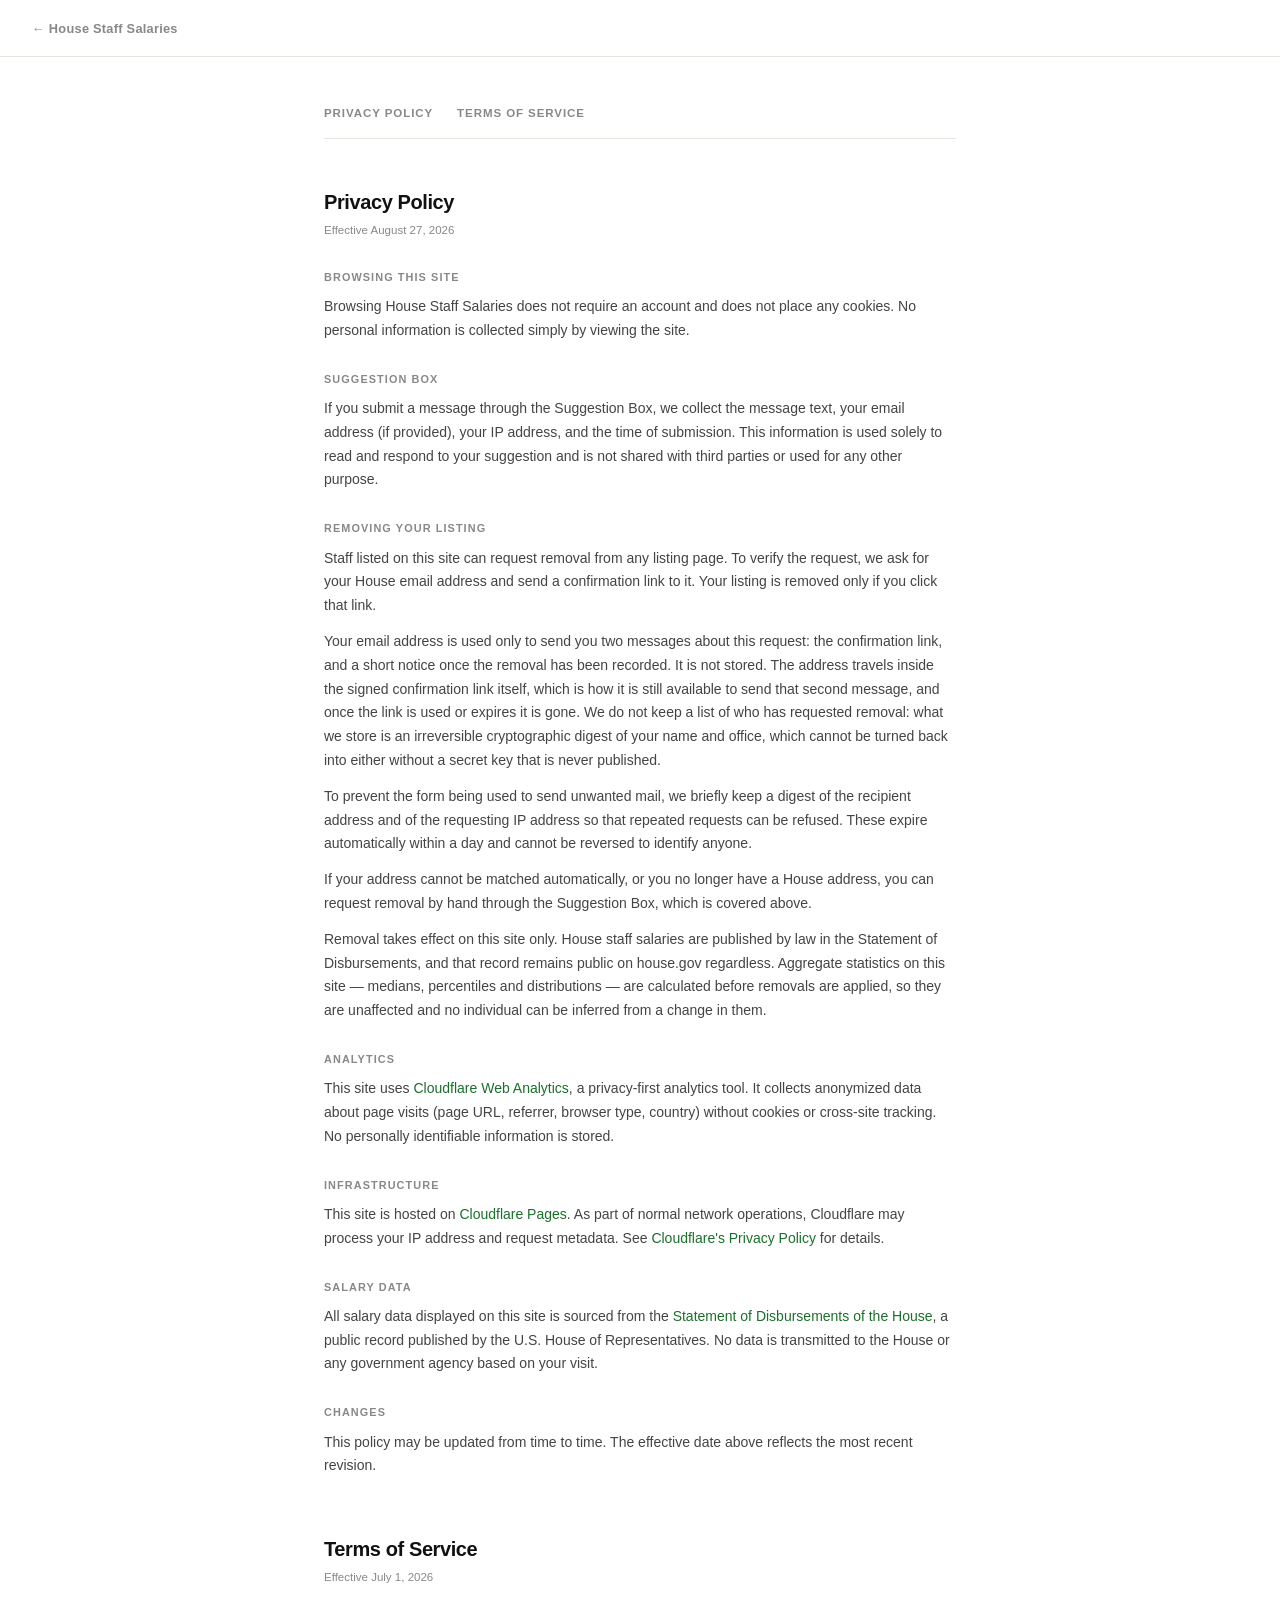
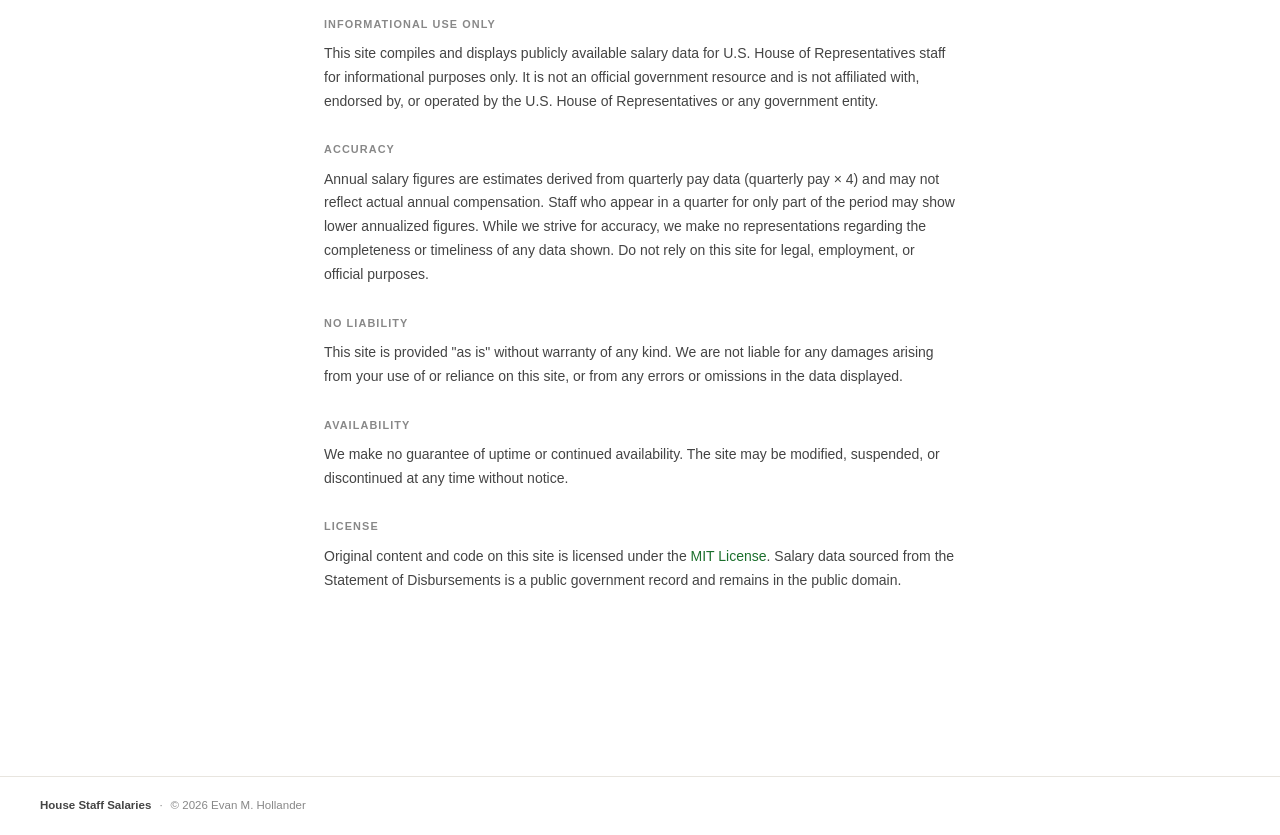
==== legal.html @ 0d1b2c08 "Correct the privacy policy: the opt-out sends two emails, not one The policy said the address is "us" ====
<!DOCTYPE html>
<html lang="en">
<head>
  <meta charset="UTF-8" />
  <meta name="viewport" content="width=device-width, initial-scale=1.0" />
  <title>Legal — House Staff Salaries</title>
  <meta name="robots" content="noindex" />
  <link rel="icon" href="favicon.ico" sizes="any" />
  <link rel="icon" type="image/svg+xml" href="favicon.svg" />
  <link rel="apple-touch-icon" href="favicon.png" />
  <link rel="stylesheet" href="styles.css?v=20260827c" />
  <style>
    .legal-header {
      border-bottom: 1px solid var(--line);
      padding: 16px 32px;
    }
    .legal-header a {
      font-size: .8rem; font-weight: 600; color: var(--ink3);
      text-decoration: none; letter-spacing: .02em;
    }
    .legal-header a:hover { color: var(--ink); }
    .legal-content {
      max-width: 680px;
      margin: 48px auto;
      padding: 0 24px 80px;
    }
    .legal-nav {
      display: flex; gap: 24px;
      margin-bottom: 48px;
      border-bottom: 1px solid var(--line);
      padding-bottom: 16px;
    }
    .legal-nav a {
      font-size: .72rem; font-weight: 700; color: var(--ink3);
      text-decoration: none; letter-spacing: .08em; text-transform: uppercase;
    }
    .legal-nav a:hover { color: var(--ink); }
    .legal-section { margin-bottom: 56px; }
    .legal-section h1 {
      font-size: 1.25rem; font-weight: 800; color: var(--ink);
      margin-bottom: 4px; letter-spacing: -.02em;
    }
    .legal-section .effective {
      font-size: .72rem; color: var(--ink3); margin-bottom: 28px;
    }
    .legal-section h2 {
      font-size: .68rem; font-weight: 700; color: var(--ink3);
      text-transform: uppercase; letter-spacing: .1em;
      margin: 28px 0 10px;
    }
    .legal-section p {
      font-size: .875rem; color: var(--ink2); line-height: 1.7;
      margin-bottom: 12px;
    }
    .legal-section a { color: var(--accent); text-decoration: none; }
    .legal-section a:hover { text-decoration: underline; }
  </style>
</head>
<body>

<header class="legal-header">
  <a href="/">&larr; House Staff Salaries</a>
</header>

<div class="legal-content">
  <nav class="legal-nav">
    <a href="#privacy">Privacy Policy</a>
    <a href="#terms">Terms of Service</a>
  </nav>

  <!-- Privacy Policy -->
  <section class="legal-section" id="privacy">
    <h1>Privacy Policy</h1>
    <p class="effective">Effective August 27, 2026</p>

    <h2>Browsing this site</h2>
    <p>Browsing House Staff Salaries does not require an account and does not place any cookies. No personal information is collected simply by viewing the site.</p>

    <h2>Suggestion box</h2>
    <p>If you submit a message through the Suggestion Box, we collect the message text, your email address (if provided), your IP address, and the time of submission. This information is used solely to read and respond to your suggestion and is not shared with third parties or used for any other purpose.</p>

    <h2>Removing your listing</h2>
    <p>Staff listed on this site can request removal from any listing page. To verify the request, we ask for your House email address and send a confirmation link to it. Your listing is removed only if you click that link.</p>
    <p>Your email address is used only to send you two messages about this request: the confirmation link, and a short notice once the removal has been recorded. It is not stored. The address travels inside the signed confirmation link itself, which is how it is still available to send that second message, and once the link is used or expires it is gone. We do not keep a list of who has requested removal: what we store is an irreversible cryptographic digest of your name and office, which cannot be turned back into either without a secret key that is never published.</p>
    <p>To prevent the form being used to send unwanted mail, we briefly keep a digest of the recipient address and of the requesting IP address so that repeated requests can be refused. These expire automatically within a day and cannot be reversed to identify anyone.</p>
    <p>If your address cannot be matched automatically, or you no longer have a House address, you can request removal by hand through the Suggestion Box, which is covered above.</p>
    <p>Removal takes effect on this site only. House staff salaries are published by law in the Statement of Disbursements, and that record remains public on house.gov regardless. Aggregate statistics on this site — medians, percentiles and distributions — are calculated before removals are applied, so they are unaffected and no individual can be inferred from a change in them.</p>

    <h2>Analytics</h2>
    <p>This site uses <a href="https://www.cloudflare.com/web-analytics/" target="_blank" rel="noopener">Cloudflare Web Analytics</a>, a privacy-first analytics tool. It collects anonymized data about page visits (page URL, referrer, browser type, country) without cookies or cross-site tracking. No personally identifiable information is stored.</p>

    <h2>Infrastructure</h2>
    <p>This site is hosted on <a href="https://www.cloudflare.com" target="_blank" rel="noopener">Cloudflare Pages</a>. As part of normal network operations, Cloudflare may process your IP address and request metadata. See <a href="https://www.cloudflare.com/privacypolicy/" target="_blank" rel="noopener">Cloudflare's Privacy Policy</a> for details.</p>

    <h2>Salary data</h2>
    <p>All salary data displayed on this site is sourced from the <a href="https://www.house.gov/the-house-explained/open-government/statement-of-disbursements" target="_blank" rel="noopener">Statement of Disbursements of the House</a>, a public record published by the U.S. House of Representatives. No data is transmitted to the House or any government agency based on your visit.</p>

    <h2>Changes</h2>
    <p>This policy may be updated from time to time. The effective date above reflects the most recent revision.</p>
  </section>

  <!-- Terms of Service -->
  <section class="legal-section" id="terms">
    <h1>Terms of Service</h1>
    <p class="effective">Effective July 1, 2026</p>

    <h2>Informational use only</h2>
    <p>This site compiles and displays publicly available salary data for U.S. House of Representatives staff for informational purposes only. It is not an official government resource and is not affiliated with, endorsed by, or operated by the U.S. House of Representatives or any government entity.</p>

    <h2>Accuracy</h2>
    <p>Annual salary figures are estimates derived from quarterly pay data (quarterly pay × 4) and may not reflect actual annual compensation. Staff who appear in a quarter for only part of the period may show lower annualized figures. While we strive for accuracy, we make no representations regarding the completeness or timeliness of any data shown. Do not rely on this site for legal, employment, or official purposes.</p>

    <h2>No liability</h2>
    <p>This site is provided "as is" without warranty of any kind. We are not liable for any damages arising from your use of or reliance on this site, or from any errors or omissions in the data displayed.</p>

    <h2>Availability</h2>
    <p>We make no guarantee of uptime or continued availability. The site may be modified, suspended, or discontinued at any time without notice.</p>

    <h2>License</h2>
    <p>Original content and code on this site is licensed under the <a href="https://opensource.org/licenses/MIT" target="_blank" rel="noopener license">MIT License</a>. Salary data sourced from the Statement of Disbursements is a public government record and remains in the public domain.</p>
  </section>
</div>

<footer class="site-footer">
  <div class="site-footer-primary">
    <span class="site-footer-brand">House Staff Salaries</span>
    <span class="site-footer-sep">&middot;</span>
    <span class="site-footer-copy">&copy; <span id="footer-year"></span> Evan M. Hollander</span>
  </div>
</footer>
<script>document.getElementById('footer-year').textContent = new Date().getFullYear();</script>

</body>
</html>
---- styles.css ----
@font-face {
  font-family: "Inter";
  src: url('https://cdn.evanhollander.org/fonts/InterVariableVF.woff2') format('woff2-variations'),
       url('https://cdn.evanhollander.org/fonts/InterVariableVF.woff2') format('woff2');
  font-weight: 100 900;
  font-style: normal;
  font-display: swap;
}

*, *::before, *::after { box-sizing: border-box; margin: 0; padding: 0; }
button, input, select, textarea { font-family: inherit; font-size: inherit; }

:root {
  --bg:     #ffffff;
  --bg2:    #f7f6f3;
  --bg3:    #eeece8;
  --line:   #e8e5df;
  --ink:    #111111;
  --ink2:   #444444;
  --ink3:   #888888;
  --accent: #1b6f2c;      /* green — nonpartisan, reads as money */
  --accent2: #e8f3e9;
  --text:   #111111;
}

html { font-size: 16px; }
body {
  font-family: "Inter", -apple-system, BlinkMacSystemFont, sans-serif;
  background: var(--bg);
  color: var(--text);
  line-height: 1.5;
  font-variant-numeric: tabular-nums;
}

/* ── Loading screen ── */
.loading-screen {
  position: fixed; inset: 0;
  display: flex; flex-direction: column; align-items: center; justify-content: center;
  background: var(--bg); gap: 24px;
}
.loading-wordmark {
  font-size: .75rem; font-weight: 700; letter-spacing: .12em; text-transform: uppercase;
  color: var(--ink3);
}
.loading-bar {
  width: 120px; height: 2px; background: var(--line); border-radius: 2px; overflow: hidden;
}
.loading-fill {
  height: 100%; width: 40%; background: var(--accent); border-radius: 2px;
  animation: loadSlide 1s ease-in-out infinite;
}
@keyframes loadSlide {
  0%   { transform: translateX(-100%); }
  100% { transform: translateX(350%); }
}

/* ── Quarter nav ── */
.quarter-nav { position: relative; display: flex; align-items: center; gap: 6px; }
.qnav-btn {
  background: none; border: none; padding: 0 2px; cursor: pointer;
  font-size: 1.4em; line-height: 1; color: var(--ink2);
  transition: color .12s;
}
.qnav-btn:hover:not(:disabled) { color: var(--accent); }
.qnav-btn:disabled { color: var(--line); cursor: default; }
/* Pin prev out of flow to the left; give the quarter text a fixed width so
   next sits at a stable position regardless of which month names are showing
   (otherwise it could shift out from under a click mid-interaction). */
#qnav-prev { position: absolute; right: 100%; margin-right: 0; }
#stat-quarter { display: inline-block; width: 9.5ch; }
#qnav-next { margin-left: 8px; }
.quarter-text-sep { padding: 0 .15em; }


/* ── Hero ── */
.hero {
  padding: 28px 40px 0;
  border-bottom: 1px solid var(--line);
}
.hero-title {
  font-size: clamp(1.6rem, 3vw, 2.2rem);
  font-weight: 800;
  letter-spacing: -.03em;
  color: var(--ink);
  margin-bottom: 12px;
}
.hero-title span { color: var(--accent); }

/* Logo mark: logo-mark.svg is favicon.svg with its viewBox extended way
   down (0 0 210 400 instead of 0 0 210 210) so the image itself contains
   more "$" than we ever show at rest — a hidden reservoir below the final
   crop line. The image is sized taller than its container (which clips
   the overflow), so at rest we only see the top portion; the container
   is the fixed "window" and a tiny top margin on the image is reserved as
   overshoot headroom, not part of the artwork.
   On load the image slides up from fully below the window (like a card
   emerging from a slit in a sheet of paper). The bounce overshoots
   upward past its resting spot, which pulls MORE of the reservoir into
   view at the bottom of the window for a moment, then settles back down
   to the final (smaller) crop — never touching the top margin enough to
   clip the statue.
   Kept inline (not flex) so "House Staff Salaries" still wraps normally
   as text on narrow screens instead of breaking apart into flex items. */
.logo-mark {
  display: inline-block;
  width: 1.3em;
  height: 1.85em;
  overflow: hidden;
  position: relative;
  vertical-align: -0.4em;
  margin-right: .35em;
}
.logo-mark-img {
  position: absolute;
  width: 1.34em;
  height: 2.476em;
  left: -0.02em;
  top: 0.12em;
  animation: logoRevealUp 620ms linear 150ms both;
}
/* Every keyframe carries its own timing-function (the curve for the
   segment FROM that keyframe TO the next). A single shared easing
   applied to the whole animation makes each leg of the bounce move at
   the same rhythm, which is what reads as a cheap slide-in — real
   springs snap up fast then decay through shrinking, slowing wobbles. */
@keyframes logoRevealUp {
  0%   { transform: translateY(2.2em); animation-timing-function: cubic-bezier(.16, 1, .3, 1); }
  58%  { transform: translateY(-0.1em); animation-timing-function: cubic-bezier(.4, 0, .6, 1); }
  76%  { transform: translateY(0.035em); animation-timing-function: cubic-bezier(.4, 0, .6, 1); }
  90%  { transform: translateY(-0.012em); animation-timing-function: cubic-bezier(.4, 0, .6, 1); }
  100% { transform: translateY(0); }
}
@media (prefers-reduced-motion: reduce) {
  .logo-mark-img { animation: none; transform: translateY(0); }
}
.hero-stats {
  display: grid;
  grid-template-columns: repeat(4, 1fr);
  border-top: 1px solid var(--line);
}
.hero-stat {
  padding: 18px 24px 18px 0;
}
.hero-stat-num {
  font-size: 1.65rem;
  font-weight: 800;
  letter-spacing: -.03em;
  color: var(--ink);
  line-height: 1.85rem;
  height: 1.85rem;
  margin-bottom: 5px;
  white-space: nowrap;
}
.hero-stat-num .prefix { font-size: .7em; margin-right: 0.5px; letter-spacing: 0; }
.hero-stat-label { font-size: .65rem; font-weight: 700; text-transform: uppercase; letter-spacing: .09em; color: var(--ink3); }
.hero-stat-sub { font-size: .65rem; color: var(--ink3); margin-top: 2px; }

/* ── Layout ── */
.body-grid {
  display: grid;
  grid-template-columns: 380px 1fr;
  min-height: calc(100vh - 300px);
}
.body-grid > * { min-width: 0; }

/* ── Left: lookup ── */
.lookup {
  padding: 40px 36px;
  border-right: 1px solid var(--line);
  display: flex;
  flex-direction: column;
  gap: 28px;
}
.lookup-heading {
  font-size: 1.05rem;
  font-weight: 700;
  color: var(--ink);
  margin-bottom: 12px;
}
.pos-input-wrap { position: relative; }
.pos-placeholder {
  position: absolute; inset: 0;
  padding: 12px 16px;
  font-size: .95rem; color: var(--ink3);
  pointer-events: none; user-select: none;
  white-space: nowrap; overflow: hidden;
  display: flex; align-items: center; gap: 0;
}
.pos-placeholder-hidden { display: none; }
#pos-placeholder-word {
  display: inline-block;
  animation-fill-mode: both;
  animation-duration: 350ms;
  animation-timing-function: cubic-bezier(.4,0,.2,1);
}
@keyframes phOut { from { opacity:1; transform:translateY(0); } to { opacity:0; transform:translateY(8px); } }
@keyframes phIn  { from { opacity:0; transform:translateY(-8px); } to { opacity:1; transform:translateY(0); } }
.ph-out { animation-name: phOut; }
.ph-in  { animation-name: phIn; }

.pos-input {
  width: 100%;
  padding: 12px 16px;
  border: 1.5px solid var(--line);
  border-radius: 8px;
  font-size: .95rem;
  color: var(--ink);
  background: var(--bg);
  outline: none;
  transition: border-color .15s;
}
.pos-input::placeholder { color: var(--ink3); }
.pos-input:focus { border-color: var(--accent); }

.pos-results { margin-top: 6px; display: flex; flex-direction: column; }
.pos-row {
  display: grid;
  grid-template-columns: 1fr 72px 54px;
  align-items: center;
  padding: 11px 12px;
  border-radius: 6px;
  cursor: pointer;
  column-gap: 8px;
  transition: background .1s;
}
.pos-row:hover { background: var(--bg2); }
.pos-row.active { background: var(--accent2); }
.pos-row.pos-row-in { animation: staffRowIn 260ms ease-out both; }
@media (prefers-reduced-motion: reduce) { .pos-row.pos-row-in { animation: none; } }
.pos-row-name { font-size: .88rem; font-weight: 600; color: var(--ink); min-width: 0; overflow: hidden; text-overflow: ellipsis; white-space: nowrap; }
.pos-row-count { font-size: .75rem; color: var(--ink3); white-space: nowrap; text-align: right; }
.pos-row-median { font-size: .88rem; font-weight: 800; color: var(--accent); white-space: nowrap; text-align: right; }

/* ── Range card ── */
.range-card {
  background: var(--bg2);
  border-radius: 10px;
  padding: 24px 22px;
}
.range-card-title { font-size: 1.1rem; font-weight: 800; color: var(--ink); margin-bottom: 2px; }
.range-card-sub { font-size: .78rem; color: var(--ink3); margin-bottom: 22px; }

.range-bar-wrap { margin-bottom: 8px; }
.range-bar-track {
  height: 10px;
  border-radius: 5px;
  background: var(--bg3);
  position: relative;
}
.range-bar-fill {
  position: absolute;
  height: 100%;
  border-radius: 5px;
  background: var(--accent);
  opacity: .2;
}
.range-bar-needle {
  position: absolute;
  width: 3px;
  height: 20px;
  top: -5px;
  border-radius: 2px;
  background: var(--accent);
  transform: translateX(-50%);
}
.range-bar-labels {
  display: flex;
  justify-content: space-between;
  font-size: .68rem;
  color: var(--ink3);
  margin-top: 5px;
}

.range-trio {
  display: grid;
  grid-template-columns: 1fr 1fr 1fr;
  gap: 0;
  margin-top: 20px;
  border: 1px solid var(--line);
  border-radius: 8px;
  overflow: hidden;
  background: var(--line);
}
.range-trio-cell {
  background: var(--bg);
  padding: 16px 14px;
}
.range-trio-val {
  font-size: 1.3rem;
  font-weight: 800;
  color: var(--accent);
  letter-spacing: -.02em;
}
.range-trio-key {
  font-size: .65rem;
  font-weight: 700;
  letter-spacing: .1em;
  text-transform: uppercase;
  color: var(--ink3);
  margin-top: 4px;
}
.range-min-max {
  display: flex;
  justify-content: space-between;
  margin-top: 12px;
  font-size: .75rem;
  color: var(--ink3);
}

.mini-trend-wrap { margin-top: 16px; border-top: 1px solid var(--line); padding-top: 14px; }
.mini-trend-heading { font-size: .65rem; font-weight: 700; letter-spacing: .1em; text-transform: uppercase; color: var(--ink3); margin-bottom: 8px; }
.mini-ctrl-row { display: flex; gap: 8px; flex-wrap: wrap; margin-bottom: 10px; }
.mini-pills { display: flex; gap: 2px; }
.mini-pill, .mini-q {
  padding: 3px 9px;
  border-radius: 999px;
  border: 1px solid var(--line);
  background: transparent;
  font-size: .68rem;
  font-weight: 700;
  color: var(--ink3);
  cursor: pointer;
  transition: all .12s;
}
.mini-pill.active, .mini-q.active { background: var(--accent); border-color: var(--accent); color: #fff; }
.mini-pill:not(.active):hover, .mini-q:not(.active):hover { border-color: var(--ink); color: var(--ink); }
.mini-chart-wrap { position: relative; height: 234px; }
.spark-dot { transition: fill 100ms ease, r 100ms ease; }
.spark-dot.spark-dot-active { fill: var(--accent); r: 5; }

/* ── Main trend quarter filter ── */
.trend-q-row { display: flex; align-items: center; gap: 6px; margin-bottom: 10px; flex-wrap: wrap; }
.trend-q-label { font-size: .72rem; font-weight: 700; color: var(--ink3); margin-right: 2px; }
.trend-q {
  padding: 4px 12px;
  border-radius: 999px;
  border: 1.5px solid var(--line);
  background: transparent;
  font-size: .72rem;
  font-weight: 700;
  color: var(--ink3);
  cursor: pointer;
  transition: all .12s;
}
.trend-q.active { background: var(--accent); border-color: var(--accent); color: #fff; }
.trend-q:not(.active):hover { border-color: var(--ink); color: var(--ink); }
.trend-q-note { font-size: .75rem; color: #92400e; background: #fef3c7; padding: 8px 12px; border-radius: 6px; margin-bottom: 12px; line-height: 1.5; }
.q4-notice { font-size: .78rem; color: #92400e; background: #fef3c7; padding: 10px 40px; line-height: 1.5; border-top: 1px solid #fde68a; }

/* ── Global office-type filter ── */
.type-filter-row {
  display: flex; align-items: center; gap: 6px; flex-wrap: wrap; padding: 12px 40px; border-top: 1px solid var(--line);
  position: sticky; top: 0; z-index: 20; background: var(--bg);
}
.type-filter-row.is-stuck { border-bottom: 1px solid var(--line); box-shadow: 0 2px 8px rgba(0,0,0,.06); }
.type-filter-label { font-size: .72rem; font-weight: 700; color: var(--ink3); margin-right: 2px; text-transform: uppercase; letter-spacing: .04em; }
.type-filter-btn {
  position: relative; z-index: 2; /* paints over party-filter-inline's overlapping left edge */
  padding: 5px 14px;
  border-radius: 999px;
  border: 1.5px solid var(--line);
  background: transparent;
  font-size: .78rem;
  font-weight: 700;
  color: var(--ink3);
  cursor: pointer;
  transition: all .12s;
}
.type-filter-btn.active { background: var(--accent); border-color: var(--accent); color: #fff; }
.type-filter-btn:not(.active):hover { border-color: var(--ink); color: var(--ink); }
.type-filter-btn[aria-pressed="true"] { background: var(--accent); border-color: var(--accent); color: #fff; }
#inflation-toggle[aria-pressed="true"]:hover { border-color: var(--accent); color: #fff; }
.filter-row-divider { width: 1px; height: 18px; background: var(--line); margin: 0 4px; }
.inflation-note { font-size: .72rem; color: var(--ink3); font-style: italic; }

.range-staff-list { margin-top: 18px; border-top: 1px solid var(--line); padding-top: 14px; }
.range-staff-heading { font-size: .65rem; font-weight: 700; letter-spacing: .1em; text-transform: uppercase; color: var(--ink3); margin-bottom: 8px; }
/* Fixed-width 3rd column, not auto — auto sizes to *that row's own* amount
   text, so a shorter amount (or the "—" no-data placeholder) widened that
   row's 1fr columns relative to its neighbors and shifted the office name
   sideways, since each row is its own independent grid. */
.range-staff-row { display: grid; grid-template-columns: 1fr 1fr 90px; gap: 6px; align-items: baseline; padding: 6px 0; border-bottom: 1px solid var(--line); font-size: .78rem; }
.range-staff-row.range-staff-row-in { animation: staffRowIn 320ms ease-out both; animation-delay: calc(var(--i) * 18ms); }
@keyframes staffRowIn { from { opacity: 0; transform: translateY(4px); } to { opacity: 1; transform: translateY(0); } }
@media (prefers-reduced-motion: reduce) { .range-staff-row.range-staff-row-in { animation: none; } }
.range-staff-row:last-of-type { border-bottom: none; }
.range-staff-name { font-weight: 700; color: var(--ink); }
.range-staff-office { color: var(--ink3); font-size: .72rem; overflow: hidden; text-overflow: ellipsis; white-space: nowrap; }
.range-staff-amt { font-weight: 800; color: var(--ink); text-align: right; white-space: nowrap; }
.range-staff-more { font-size: .72rem; color: var(--ink3); padding-top: 8px; }

.lookup-hint {
  font-size: .85rem;
  color: var(--ink3);
  line-height: 1.7;
}

/* ── Right: tabs ── */
.right-panel { display: flex; flex-direction: column; }

.tab-nav {
  display: flex;
  border-bottom: 1px solid var(--line);
  padding: 0 36px;
  overflow-x: auto;
  -webkit-overflow-scrolling: touch;
  scrollbar-width: none;
}
.tab-nav::-webkit-scrollbar { display: none; }
.tab-btn {
  padding: 16px 0;
  margin-right: 32px;
  font-size: .78rem;
  font-weight: 700;
  letter-spacing: .06em;
  text-transform: uppercase;
  color: var(--ink3);
  border: none;
  border-bottom: 2px solid transparent;
  background: none;
  cursor: pointer;
  transition: color .15s, border-color .15s;
  flex-shrink: 0;
  white-space: nowrap;
}
.tab-btn.active { color: var(--accent); border-bottom-color: var(--accent); }
.tab-btn:hover:not(.active) { color: var(--ink); }

.tab-pane { display: none; padding: 36px 36px; }
.tab-pane.active { display: block; }

.pane-label {
  font-size: .72rem;
  font-weight: 700;
  letter-spacing: .1em;
  text-transform: uppercase;
  color: var(--ink3);
  margin-bottom: 16px;
}

.chart-wrap { position: relative; height: 270px; }
.chart-wrap.tall { height: 320px; }
.chart-svg-wrap { width: 100%; height: 100%; }
@keyframes barGrow { from { transform: scaleY(0); } to { transform: scaleY(1); } }
@keyframes fadeIn { from { opacity: 0; } to { opacity: 1; } }

/* ── Office type bars ── */
.type-bars { display: flex; flex-direction: column; gap: 22px; }
.type-row { display: flex; align-items: center; gap: 14px; }
.type-label {
  width: 100px;
  flex-shrink: 0;
  font-size: .82rem;
  font-weight: 700;
  color: var(--ink);
}
.type-label-sub { font-size: .7rem; font-weight: 400; color: var(--ink3); }
.type-track-wrap { flex: 1; position: relative; height: 36px; display: flex; align-items: center; }
.type-track { position: absolute; border-radius: 4px; }
.type-bg { height: 6px; background: var(--bg3); left: 0; right: 0; }
.type-iqr { height: 6px; background: var(--accent); opacity: .2; }
.type-needle { width: 2px; height: 18px; background: var(--accent); transform: translateX(-50%); }
.type-val { font-size: .85rem; font-weight: 800; color: var(--accent); width: 52px; text-align: right; }

.type-subrows {
  display: flex; flex-direction: column; gap: 10px;
  margin: -6px 0 0 8px; padding-left: 8px;
  border-left: 2px solid var(--bg3);
}
/* Label is narrowed by exactly the container's indent (8+8=16px) so the
   track-wrap (and its bar) still starts at the same x as the parent rows. */
.type-subrow .type-label { width: 84px; font-size: .74rem; font-weight: 600; color: var(--ink2); }
.type-subrow .type-track-wrap { height: 28px; }
.type-subrow .type-needle { height: 14px; }
.type-subrow .type-val { font-size: .74rem; }

/* ── Trend mode switcher ── */
.trend-mode-row { display: flex; gap: 2px; margin-bottom: 16px; background: var(--bg3); border-radius: 8px; padding: 3px; width: fit-content; }
.trend-mode {
  padding: 6px 16px;
  border-radius: 6px;
  border: none;
  background: transparent;
  font-size: .78rem;
  font-weight: 700;
  letter-spacing: .04em;
  color: var(--ink3);
  cursor: pointer;
  transition: all .15s;
}
.trend-mode.active { background: var(--bg); color: var(--ink); box-shadow: 0 1px 3px rgba(0,0,0,.08); }
.trend-mode:not(.active):hover { color: var(--ink); }

/* ── Trend pills ── */
.trend-pills { display: flex; gap: 6px; margin-bottom: 18px; }
.pill {
  padding: 5px 14px;
  border-radius: 999px;
  border: 1.5px solid var(--line);
  background: transparent;
  font-size: .75rem;
  font-weight: 700;
  letter-spacing: .04em;
  color: var(--ink3);
  cursor: pointer;
  transition: all .15s;
}
.pill.active { background: var(--accent); border-color: var(--accent); color: #fff; }
.pill:not(.active):hover { border-color: var(--ink); color: var(--ink); }

/* ── Table ── */
.table-bar { display: flex; gap: 8px; margin-bottom: 14px; flex-wrap: wrap; }
.t-input, .t-select {
  padding: 8px 12px;
  border: 1.5px solid var(--line);
  border-radius: 6px;
  font-size: .82rem;
  color: var(--ink);
  background: var(--bg);
  outline: none;
  transition: border-color .15s;
}
.t-input { flex: 1; min-width: 150px; }
.t-input::placeholder { color: var(--ink3); }
.t-input:focus, .t-select:focus { border-color: var(--accent); }

.table-wrap { overflow-x: auto; -webkit-overflow-scrolling: touch; }
table { width: 100%; border-collapse: collapse; font-size: .82rem; min-width: 560px; }
thead th {
  padding: 8px 12px;
  text-align: left;
  font-size: .65rem;
  font-weight: 700;
  letter-spacing: .1em;
  text-transform: uppercase;
  color: var(--ink3);
  border-bottom: 2px solid var(--ink);
  cursor: pointer;
  user-select: none;
  white-space: nowrap;
}
thead th:hover { color: var(--ink); }
thead th.sorted { color: var(--accent); }
.sort-icon { margin-left: 3px; opacity: .45; }
thead th.sorted .sort-icon { opacity: 1; }
td { padding: 10px 12px; border-bottom: 1px solid var(--line); color: var(--ink2); vertical-align: middle; }
tr:last-child td { border-bottom: none; }
tr:hover td { background: var(--bg2); }
.td-name { font-weight: 700; color: var(--ink); }
.emp-row { cursor: pointer; }
.th-chevron, .td-chevron { width: 16px; padding-left: 0; padding-right: 12px; }
.emp-row-chevron { display: inline-block; font-size: 1rem; color: var(--ink3); transition: transform .15s; }
.emp-row-chevron.open { transform: rotate(90deg); }
.emp-detail-row { cursor: default; }
.emp-detail-row:hover td { background: none; }
.td-office { font-size: .75rem; color: var(--ink3); max-width: 200px; overflow: hidden; text-overflow: ellipsis; white-space: nowrap; }
.td-title { font-size: .78rem; color: var(--ink2); }
.td-amt { font-weight: 800; color: var(--ink); }

.badge {
  display: inline-block;
  padding: 2px 7px;
  border-radius: 4px;
  font-size: .65rem;
  font-weight: 700;
  letter-spacing: .06em;
  text-transform: uppercase;
}
.badge-member         { background: #ffddc2; color: #92310a; }
.badge-committee      { background: #f5dde6; color: #8a3b57; }
.badge-leadership     { background: #fef08a; color: #713f12; }
.badge-administrative { background: #f3f4f6; color: #4b5563; }
.badge-intern         { background: #fce7f3; color: #9d174d; }
.badge-shared         { background: #f3f4f6; color: #6b7280; }

.party-badge {
  display: inline-flex; align-items: center; justify-content: center;
  width: 15px; height: 15px; border-radius: 50%;
  font-size: .6rem; font-weight: 800; line-height: 1;
  color: #fff; flex-shrink: 0; margin-left: 5px;
}
/* Wraps a name/office string plus its trailing .party-badge so the badge
   centers on the text's actual visual height via flex alignment instead of
   vertical-align/transform hacks, which drift off-center at other font sizes. */
.with-party-badge { display: inline-flex; align-items: center; }
.party-badge-d { background: #2563eb; }
.party-badge-r { background: #dc2626; }
.party-badge-i { background: #7c3aed; font-feature-settings: "cv08" 1; }

.party-filter-inline {
  position: relative; z-index: 1; /* sits under the type button it's attached to (see .type-filter-btn) */
  display: none; align-items: center; gap: 4px;
  padding: 3px 6px 3px 26px;
  /* Square left corners, not rounded — a rounded pill overlapping another
     rounded pill always leaves a lens-shaped gap between the two curves no
     matter how far they overlap. A flat left edge tucks fully flush under
     the button's own curve instead. */
  border-radius: 0 20px 20px 0; background: var(--bg3);
  margin-left: -20px; /* reaches past the type button's own right-side curve */
}
.party-filter-inline.visible { display: inline-flex; }
.party-filter-btn {
  display: inline-flex; align-items: center; justify-content: center;
  width: 22px; height: 22px; border-radius: 50%;
  border: 1px solid var(--line); background: var(--bg);
  font-size: .64rem; font-weight: 800; color: var(--ink3); cursor: pointer;
}
.party-filter-btn.active.party-filter-all { background: var(--accent); border-color: var(--accent); color: #fff; }
.party-filter-btn.active.party-filter-d { background: #2563eb; border-color: #2563eb; color: #fff; }
.party-filter-btn.active.party-filter-r { background: #dc2626; border-color: #dc2626; color: #fff; }
.party-filter-btn.party-filter-i { font-feature-settings: "cv08" 1; }
.party-filter-btn.active.party-filter-i { background: #7c3aed; border-color: #7c3aed; color: #fff; }
.party-filter-btn.party-filter-i-hidden { display: none; }

.table-footer { display: flex; justify-content: space-between; align-items: center; margin-top: 12px; font-size: .78rem; color: var(--ink3); }
.pagination { display: flex; gap: 3px; }
.page-btn {
  padding: 4px 9px;
  border: 1.5px solid var(--line);
  border-radius: 5px;
  background: transparent;
  cursor: pointer;
  font-size: .78rem;
  color: var(--ink3);
  transition: all .15s;
}
.page-btn:hover, .page-btn.active { background: var(--accent); border-color: var(--accent); color: #fff; font-weight: 700; }

/* ── Office list ── */
.office-toolbar { display: flex; gap: 8px; margin-bottom: 14px; flex-wrap: wrap; }
.office-list { display: flex; flex-direction: column; }
.office-row {
  display: grid;
  grid-template-columns: 1fr 96px 72px 116px 16px;
  align-items: center;
  gap: 12px;
  padding: 11px 0;
  border-bottom: 1px solid var(--line);
  cursor: pointer;
  transition: background .1s;
  border-radius: 4px;
}
.office-row:hover { background: var(--bg2); padding-left: 6px; padding-right: 6px; margin: 0 -6px; }
.office-row:last-child { border-bottom: none; }
.office-name { font-size: .88rem; font-weight: 700; color: var(--ink); min-width: 0; display: flex; align-items: center; }
.office-name-text { overflow: hidden; text-overflow: ellipsis; white-space: nowrap; min-width: 0; }
/* badge column: fixed width, right-align so all badges share a right edge */
.office-row .badge { justify-self: end; }
/* count: number right-aligns, " staff" label anchors it */
.office-count { font-size: .75rem; color: var(--ink3); white-space: nowrap; display: flex; justify-content: flex-end; }
.office-count-num { text-align: right; min-width: 2.2ch; }
.office-count-label { flex-shrink: 0; }
/* range: fixed width, right-aligned */
.office-range { font-size: .88rem; font-weight: 700; color: var(--ink); white-space: nowrap; text-align: right; }
.office-range-sep { color: var(--ink3); font-weight: 400; margin: 0 2px; }
.office-range-tag { color: var(--ink3); font-weight: 400; font-size: .72rem; margin-left: 5px; text-transform: uppercase; letter-spacing: .02em; }
.office-chevron { font-size: 1rem; color: var(--ink3); transition: transform .15s; }

.office-detail { background: var(--bg2); border-radius: 8px; margin: 4px 0 10px; padding: 16px 18px; }
.office-detail-member-header { display: flex; align-items: center; gap: 12px; margin-bottom: 14px; }
.office-detail-photo { width: 52px; height: 52px; border-radius: 50%; object-fit: cover; flex-shrink: 0; }
.office-detail-member-name { font-weight: 800; font-size: .95rem; color: var(--ink); display: flex; align-items: center; }
.office-detail-member-meta { font-size: .78rem; color: var(--ink3); margin-top: 2px; }
.office-detail-stats { display: grid; grid-template-columns: repeat(3,1fr); gap: 0; margin-bottom: 14px; border: 1px solid var(--line); border-radius: 6px; overflow: hidden; background: var(--line); }
.office-detail-stat { background: var(--bg); padding: 12px 14px; }
.office-detail-val { font-size: 1.1rem; font-weight: 800; color: var(--accent); }
.office-detail-key { font-size: .65rem; font-weight: 700; text-transform: uppercase; letter-spacing: .08em; color: var(--ink3); margin-top: 3px; }
.office-staff-list { display: flex; flex-direction: column; gap: 0; }
.office-staff-row { display: grid; grid-template-columns: 1fr 1fr 90px; gap: 10px; align-items: center; padding: 8px 0; border-bottom: 1px solid var(--line); font-size: .82rem; }
.office-staff-row:last-of-type { border-bottom: none; }
.office-staff-name { font-weight: 700; color: var(--ink); }
.office-staff-title { color: var(--ink3); font-size: .78rem; }
.office-staff-amt { font-weight: 800; color: var(--ink); text-align: right; white-space: nowrap; }
.office-staff-more { font-size: .75rem; color: var(--ink3); padding-top: 8px; }
.office-detail-empty { font-size: .82rem; color: var(--ink3); }

/* ── Person links ── */
.person-link { cursor: pointer; color: inherit; text-decoration: none; }
.person-link:hover { text-decoration: underline; text-decoration-style: dotted; text-underline-offset: 2px; }

/* ── Office links ── */
.office-link { cursor: pointer; color: inherit; text-decoration: none; }
.office-link:hover { text-decoration: underline; text-decoration-style: dotted; text-underline-offset: 2px; }
.title-link { cursor: pointer; color: inherit; text-decoration: none; }
.title-link:hover { text-decoration: underline; text-decoration-style: dotted; text-underline-offset: 2px; }

/* ── Employee detail (inline, in table tab) ── */
.emp-detail { background: var(--bg2); border-radius: 8px; margin: 4px 0; padding: 16px 18px; }
.emp-detail-name { font-size: 1.2rem; font-weight: 800; color: var(--ink); letter-spacing: -.02em; }
.emp-detail-meta { font-size: .8rem; color: var(--ink3); margin-top: 2px; }
.emp-detail-header-row { display: flex; align-items: center; gap: 12px; }
.emp-detail-photo { width: 52px; height: 52px; border-radius: 50%; object-fit: cover; flex-shrink: 0; }
.emp-detail-salary-row { display: flex; align-items: center; gap: 10px; margin: 14px 0 2px; flex-wrap: wrap; }
.emp-detail-salary {
  font: inherit; font-size: 1.6rem; font-weight: 800; color: var(--ink); letter-spacing: -.03em;
  background: none; border: none; border-bottom: 2px dashed transparent; border-radius: 4px; padding: 0 2px; margin: 0 -2px;
  cursor: pointer; transition: border-color .15s, background .15s;
  display: inline-flex; align-items: baseline; gap: 6px;
}
.emp-detail-salary:hover, .emp-detail-salary:focus-visible { border-color: var(--accent); }
.ed-salary-pencil { font-size: .95rem; color: var(--ink3); transform: scaleX(-1); display: inline-block; }
.emp-detail-salary:hover .ed-salary-pencil { color: var(--accent); }
.emp-detail-salary-sub { font-size: .75rem; color: var(--ink3); margin-bottom: 14px; }
.ed-salary-input-wrap {
  border-bottom: 2px solid var(--accent) !important;
  background: var(--accent2); padding: 0 4px; cursor: text;
}
.ed-salary-prefix { color: var(--ink); }
.ed-salary-input {
  font: inherit; font-size: inherit; font-weight: inherit; letter-spacing: inherit;
  border: none; background: none; outline: none; padding: 0; margin: 0 0 0 1px; width: 8ch; cursor: text;
  /* This page has no dark theme, but some browsers auto-dark-style bare
     native <input> text/background based on the OS preference regardless
     of author CSS — opting into "light" here stops that from silently
     making the typed digits invisible against the pale accent background. */
  color-scheme: light;
  color: var(--ink) !important;
  -webkit-text-fill-color: var(--ink);
}
.ed-salary-input::placeholder { color: var(--ink3); opacity: 1; -webkit-text-fill-color: var(--ink3); }
/* Password-manager extensions (1Password, LastPass, Bitwarden, etc.) can
   inject their own icon/overlay into a bare text input, which visually
   "greys it out" and can swallow clicks/keystrokes meant for the field
   itself. The data-*ignore attributes on the element ask well-behaved
   extensions not to touch it; this hides the browser's own native
   autofill icons as a second layer of defense. */
.ed-salary-input::-webkit-credentials-auto-fill-button,
.ed-salary-input::-webkit-strong-password-auto-fill-button,
.ed-salary-input::-webkit-caps-lock-indicator,
.ed-salary-input::-webkit-contacts-auto-fill-button {
  display: none !important; visibility: hidden; pointer-events: none; position: absolute; right: 0;
}
.ed-salary-pill {
  display: inline-flex; align-items: center; gap: 6px;
  font-size: .68rem; font-weight: 700; letter-spacing: .03em; text-transform: uppercase;
  color: var(--accent); background: var(--accent2);
  padding: 3px 6px 3px 10px; border-radius: 20px;
}
.ed-salary-reset {
  display: inline-flex; align-items: center; justify-content: center;
  width: 16px; height: 16px; border-radius: 50%;
  cursor: pointer; color: #fff; background: var(--accent); font-size: .6rem; line-height: 1;
}
.ed-salary-reset:hover { opacity: .8; }
.emp-detail-comp-you-hypo { outline: 1.5px dashed var(--accent); outline-offset: -1.5px; }
.emp-detail-prev { font-size: .8rem; color: var(--ink2); margin-top: 12px; line-height: 1.6; }
.emp-detail-prev-until { color: var(--ink3); font-size: .75rem; }
.emp-detail-yoy { font-size: .85rem; margin: 4px 0 16px; display: flex; align-items: baseline; gap: 8px; flex-wrap: wrap; }
.emp-detail-yoy-label { font-size: .75rem; color: var(--ink3); }
.emp-detail-section { font-size: .65rem; font-weight: 700; letter-spacing: .1em; text-transform: uppercase; color: var(--ink3); margin: 18px 0 10px; }
/* Section heading with a control parked on its right (the tenure metric
   toggle). The row owns the heading's vertical margins so the two don't
   stack; the heading keeps its own margins when used standalone. */
.emp-detail-section-row { display: flex; align-items: center; justify-content: space-between; gap: 10px; flex-wrap: wrap; margin: 18px 0 10px; }
.emp-detail-section-row .emp-detail-section { margin: 0; }
.emp-detail-chart { height: 234px; margin-bottom: 4px; }
.emp-detail-comp-row { display: flex; justify-content: space-between; align-items: center; font-size: .85rem; padding: 6px 0; border-bottom: 1px solid var(--line); color: var(--ink2); }
.emp-detail-comp-row:last-child { border-bottom: none; }
.emp-detail-comp-you { font-weight: 800; color: var(--ink); background: var(--accent2); margin: 0 -8px; padding: 6px 8px; border-radius: 4px; }
.person-missing {
  margin-bottom: 12px; padding: 10px 14px;
  border: 1px solid var(--line); border-radius: 8px;
  background: var(--paper, transparent);
  font-size: .85rem; color: var(--ink2);
}

/* Opt-out. Kept visually quiet so it doesn't compete with the data above it,
   but on every card rather than hidden in a policy page. */
.emp-detail-optout { margin-top: 22px; padding-top: 14px; border-top: 1px solid var(--line); }
.ed-optout-open {
  background: none; border: 0; padding: 0; cursor: pointer;
  font-size: .78rem; color: var(--ink3); text-decoration: underline;
  text-underline-offset: 3px; text-decoration-color: var(--line);
}
.ed-optout-open:hover, .ed-optout-open.open { color: var(--ink2); text-decoration-color: currentColor; }
.ed-optout-panel { margin-top: 12px; font-size: .8rem; color: var(--ink2); line-height: 1.6; }
.ed-optout-panel p { margin: 0 0 10px; }
.ed-optout-form { display: flex; gap: 8px; flex-wrap: wrap; margin-top: 12px; }
.ed-optout-input {
  flex: 1 1 15rem; min-width: 0; padding: 7px 10px;
  border: 1px solid var(--line); border-radius: 6px;
  background: var(--bg); color: var(--ink); font-size: .82rem; font-family: inherit;
}
.ed-optout-input:focus { outline: none; border-color: var(--accent); }
.ed-optout-submit {
  padding: 7px 14px; border: 1px solid var(--accent); border-radius: 6px;
  background: var(--accent); color: #fff; font-size: .78rem; font-weight: 700;
  cursor: pointer; font-family: inherit;
}
.ed-optout-submit:disabled { opacity: .55; cursor: default; }
/* Honeypot: off-screen rather than display:none, which some bots skip. */
.ed-optout-hp { position: absolute; left: -9999px; width: 1px; height: 1px; opacity: 0; }
.ed-optout-msg { margin-top: 12px; font-size: .8rem; line-height: 1.6; }
.ed-optout-ok { color: var(--ink2); }
.ed-optout-err { color: #b3261e; }
@media (prefers-color-scheme: dark) { .ed-optout-err { color: #f2b8b5; } }
.ed-optout-manual {
  display: inline; background: none; border: 0; padding: 0; cursor: pointer;
  font: inherit; color: var(--accent); text-decoration: underline; text-underline-offset: 2px;
}

.emp-comp-title-link { color: var(--ink2); cursor: pointer; border-bottom: 1px dashed var(--ink3); }
.emp-comp-title-link:hover { color: var(--ink); border-color: var(--ink); }
/* Steps the comparison back one title. Sits inside the uppercase, letter-
   spaced section heading, so it cancels that inherited spacing — the arrow
   glyph would otherwise sit off-centre in its own box. */
.ed-comp-undo {
  margin-left: 6px;
  padding: 0 5px;
  border: 1px solid var(--line);
  border-radius: 4px;
  background: transparent;
  color: var(--ink3);
  font-size: .78rem;
  line-height: 1.5;
  letter-spacing: 0;
  cursor: pointer;
  vertical-align: middle;
  transition: all .12s;
}
.ed-comp-undo:hover { border-color: var(--ink); color: var(--ink); }

.ed-comp-wrap { position: relative; margin: -4px 0 14px; }
.ed-comp-input {
  width: 100%; box-sizing: border-box;
  font-size: .85rem; padding: 9px 12px;
  border: 1.5px solid var(--line); border-radius: 8px;
  background: var(--bg); color: var(--ink);
  outline: none; transition: border-color .15s;
}
.ed-comp-input::placeholder { color: var(--ink3); }
.ed-comp-input:focus { border-color: var(--accent); }
.ed-comp-results {
  position: absolute; top: calc(100% + 4px); left: 0; right: 0; z-index: 20;
  background: var(--bg); border: 1.5px solid var(--line); border-radius: 8px;
  box-shadow: 0 8px 24px rgba(0,0,0,.08);
  max-height: 220px; overflow-y: auto; display: none;
}
.ed-comp-result {
  display: flex; justify-content: space-between; align-items: center; gap: 10px;
  padding: 9px 12px; font-size: .82rem; color: var(--ink2);
  cursor: pointer; border-bottom: 1px solid var(--line);
}
.ed-comp-result:last-child { border-bottom: none; }
.ed-comp-result:hover { background: var(--bg2); color: var(--ink); }
.ed-comp-result-title { white-space: nowrap; overflow: hidden; text-overflow: ellipsis; }
.ed-comp-result-med { flex-shrink: 0; font-size: .75rem; color: var(--ink3); }
.ed-comp-allstaff {
  display: flex; justify-content: space-between; align-items: center; gap: 10px;
  padding: 9px 12px; font-size: .82rem; font-weight: 700; color: var(--ink);
  cursor: pointer; border: 1.5px solid var(--line); border-radius: 8px; margin-bottom: 8px;
  background: var(--bg2);
}
.ed-comp-allstaff:hover { border-color: var(--accent); }

/* ── Office total payroll ── */
.office-total-payroll { font-size: .75rem; color: var(--ink3); margin: 10px 0 4px; }
.office-total-payroll strong { color: var(--ink); }

/* ── Salary cap warning ── */
.cap-warn {
  display: inline-flex;
  align-items: center;
  gap: 4px;
  font-size: .68rem;
  font-weight: 700;
  color: #92400e;
  background: #fef3c7;
  padding: 1px 6px;
  border-radius: 3px;
  margin-left: 6px;
  vertical-align: middle;
  white-space: nowrap;
}

/* ── Suggestion drawer ── */
.hero-top {
  display: flex; align-items: flex-start; justify-content: space-between; gap: 16px;
}
#suggest-fab {
  flex-shrink: 0; margin-top: 4px;
  background: none; color: var(--ink3);
  border: 1.5px solid var(--line); border-radius: 20px;
  padding: 6px 14px; font-size: .75rem; font-weight: 600; letter-spacing: .02em;
  cursor: pointer; white-space: nowrap;
  transition: color .15s, border-color .15s;
}
#suggest-fab:hover { color: var(--ink); border-color: var(--ink3); }

.suggest-overlay {
  position: fixed; inset: 0; z-index: 210;
  background: rgba(0,0,0,.35);
}

.suggest-drawer {
  position: fixed; z-index: 220;
  background: var(--bg); box-shadow: -4px 0 32px rgba(0,0,0,.12);
  display: flex; flex-direction: column;
  /* desktop: right panel */
  top: 0; right: 0; bottom: 0; width: 360px;
  transform: translateX(100%);
  transition: transform .28s cubic-bezier(.4,0,.2,1);
  overflow-y: auto;
}
.suggest-drawer.open { transform: translateX(0); }

.suggest-drawer-header {
  display: flex; align-items: center; justify-content: space-between;
  padding: 20px 22px 16px;
  border-bottom: 1px solid var(--line);
  position: sticky; top: 0; background: var(--bg); z-index: 1;
}
.suggest-drawer-title { font-size: .95rem; font-weight: 700; color: var(--ink); }
.suggest-drawer-close {
  background: none; border: none; cursor: pointer;
  font-size: 1.4rem; line-height: 1; color: var(--ink3); padding: 0 2px;
}
.suggest-drawer-close:hover { color: var(--ink); }

.suggest-form { padding: 22px; display: flex; flex-direction: column; gap: 6px; }
.suggest-label { font-size: .75rem; font-weight: 600; color: var(--ink2); }
.suggest-req { color: var(--accent); }
.suggest-opt { font-weight: 400; color: var(--ink3); }
.suggest-textarea, .suggest-input {
  width: 100%; border: 1.5px solid var(--line); border-radius: 8px;
  padding: 10px 12px; font-size: .875rem; color: var(--ink);
  background: var(--bg); outline: none; resize: vertical;
  transition: border-color .15s;
}
.suggest-textarea:focus, .suggest-input:focus { border-color: var(--accent); }
.suggest-textarea { margin-bottom: 10px; }
.suggest-input { margin-bottom: 4px; }
.suggest-hp { position: absolute; left: -9999px; opacity: 0; height: 0; }
.suggest-error { font-size: .78rem; color: var(--accent); margin-top: 4px; }
.suggest-submit {
  margin-top: 14px; background: var(--accent); color: #fff;
  border: none; border-radius: 8px; padding: 11px 0;
  font-size: .875rem; font-weight: 700; cursor: pointer;
  transition: background .15s;
}
.suggest-submit:hover:not(:disabled) { background: #a93226; }
.suggest-submit:disabled { opacity: .5; cursor: default; }

.suggest-consent { font-size: .72rem; color: var(--ink3); margin-top: 10px; }
.suggest-privacy-link { color: var(--ink3); text-decoration: underline; text-underline-offset: 2px; cursor: pointer; }
.suggest-privacy-link:hover { color: var(--ink); }

.suggest-data-modal {
  position: fixed; inset: 0; z-index: 300;
  display: flex; align-items: center; justify-content: center;
}
.suggest-data-backdrop {
  position: absolute; inset: 0;
  background: rgba(0,0,0,.45);
}
.suggest-data-box {
  position: relative; z-index: 1;
  background: var(--bg); border-radius: 12px;
  padding: 28px 28px 24px;
  max-width: 380px; width: calc(100% - 40px);
  box-shadow: 0 8px 40px rgba(0,0,0,.18);
}
.suggest-data-close {
  position: absolute; top: 14px; right: 16px;
  background: none; border: none; cursor: pointer;
  font-size: 1.3rem; line-height: 1; color: var(--ink3); padding: 2px;
}
.suggest-data-close:hover { color: var(--ink); }
.suggest-data-title { font-size: 1rem; font-weight: 800; color: var(--ink); margin-bottom: 14px; letter-spacing: -.02em; }
.suggest-data-p { font-size: .82rem; color: var(--ink2); line-height: 1.6; margin-bottom: 10px; }
.suggest-data-list { font-size: .82rem; color: var(--ink2); line-height: 1.7; padding-left: 20px; margin-bottom: 10px; }
.suggest-data-box a { color: var(--accent); text-decoration: none; }
.suggest-data-box a:hover { text-decoration: underline; }

.suggest-success {
  padding: 48px 22px; text-align: center;
  display: flex; flex-direction: column; align-items: center; gap: 12px;
}
.suggest-success-icon { font-size: 2rem; color: #059669; }
.suggest-success-msg { font-size: .95rem; font-weight: 600; color: var(--ink); }

@media (max-width: 640px) {
  .suggest-drawer {
    top: auto; right: 0; left: 0; bottom: 0; width: 100%;
    height: 85vh; border-radius: 14px 14px 0 0;
    transform: translateY(100%);
    box-shadow: 0 -4px 32px rgba(0,0,0,.12);
  }
  .suggest-drawer.open { transform: translateY(0); }
}

/* ── Footer ── */
.site-footer { border-top: 1px solid var(--line); padding: 20px 40px; }
.site-footer-primary {
  display: flex; align-items: center; flex-wrap: wrap; gap: 6px 0;
  font-size: .72rem; color: var(--ink3);
}
.site-footer-brand { font-weight: 700; color: var(--ink2); }
.site-footer-sep { margin: 0 8px; }
.site-footer-copy { color: var(--ink3); }
.site-footer-link { color: var(--ink3); text-decoration: none; }
.site-footer-link:hover { color: var(--ink); }
.footer-profile-link { color: var(--ink3); display: inline-flex; vertical-align: -2px; }
.footer-profile-link:hover { color: var(--accent); }
.footer-profile-photo { width: 18px; height: 18px; border-radius: 50%; object-fit: cover; vertical-align: -4px; margin-right: 1px; }
.site-footer-secondary {
  margin-top: 8px; font-size: .68rem; color: var(--ink3); line-height: 1.5;
}
.site-footer-secondary a { color: var(--ink3); text-decoration: underline; text-underline-offset: 2px; }
.footer-note { display: inline; }

/* ── Error ── */
.error-msg { padding: 40px; color: var(--accent); font-size: .9rem; }

/* ── Responsive ── */
@media (max-width: 900px) {
  nav { padding: 16px 20px; }
  .hero { padding: 20px 20px 0; }
  .hero-stats { grid-template-columns: 1fr 1fr; }
  .body-grid { grid-template-columns: 1fr; }
  .lookup { border-right: none; border-bottom: 1px solid var(--line); padding: 28px 20px; }
  .tab-pane { padding: 24px 20px; }
  .tab-nav { padding: 0 20px; }
  .site-footer { padding: 16px 20px; }
  .q4-notice { padding: 10px 20px; }
  .type-filter-row { padding: 10px 20px; }
}

@media (max-width: 640px) {
  .hero-title { margin-bottom: 8px; }
  .hero-stat { padding: 14px 12px 14px 0; }
  .hero-stat-num { font-size: 1.3rem; }
  .lookup { padding: 22px 16px; gap: 22px; }
  .tab-pane { padding: 20px 16px; }
  .tab-nav { padding: 0 16px; }
  .site-footer { padding: 16px; }
  .q4-notice { padding: 10px 16px; font-size: .74rem; }
  .type-filter-row { padding: 10px 16px; }
  .range-card { padding: 18px 16px; }
  .range-trio { grid-template-columns: 1fr; }
  .range-trio-cell { display: flex; justify-content: space-between; align-items: center; padding: 10px 14px; }
  .range-trio-key { margin-top: 0; }
  .office-toolbar, .table-bar { flex-direction: column; align-items: stretch; }
  .office-toolbar .t-input, .office-toolbar .t-select,
  .table-bar .t-input, .table-bar .t-select { max-width: none !important; width: 100%; }

  /* Office rows: name takes the full first line, badge/count/range/chevron wrap onto a second line */
  .office-row {
    display: flex;
    flex-wrap: wrap;
    align-items: center;
    gap: 6px 10px;
  }
  .office-name { flex: 1 1 100%; }
  .office-name-text { white-space: normal; overflow: visible; text-overflow: clip; }
  .office-row .badge { justify-self: unset; order: 1; }
  .office-count { order: 2; }
  .office-range { order: 3; }
  .office-chevron { order: 4; margin-left: auto; }

  .range-staff-row, .office-staff-row { grid-template-columns: 1fr; row-gap: 2px; }
  .range-staff-amt, .office-staff-amt { text-align: left; }
  .range-staff-office, .office-staff-title { white-space: normal; }
}

@media (max-width: 420px) {
  .hero-stats { grid-template-columns: 1fr; }
  .hero-stat { border-bottom: 1px solid var(--line); padding: 12px 0; }
  .hero-stat:last-child { border-bottom: none; }
}
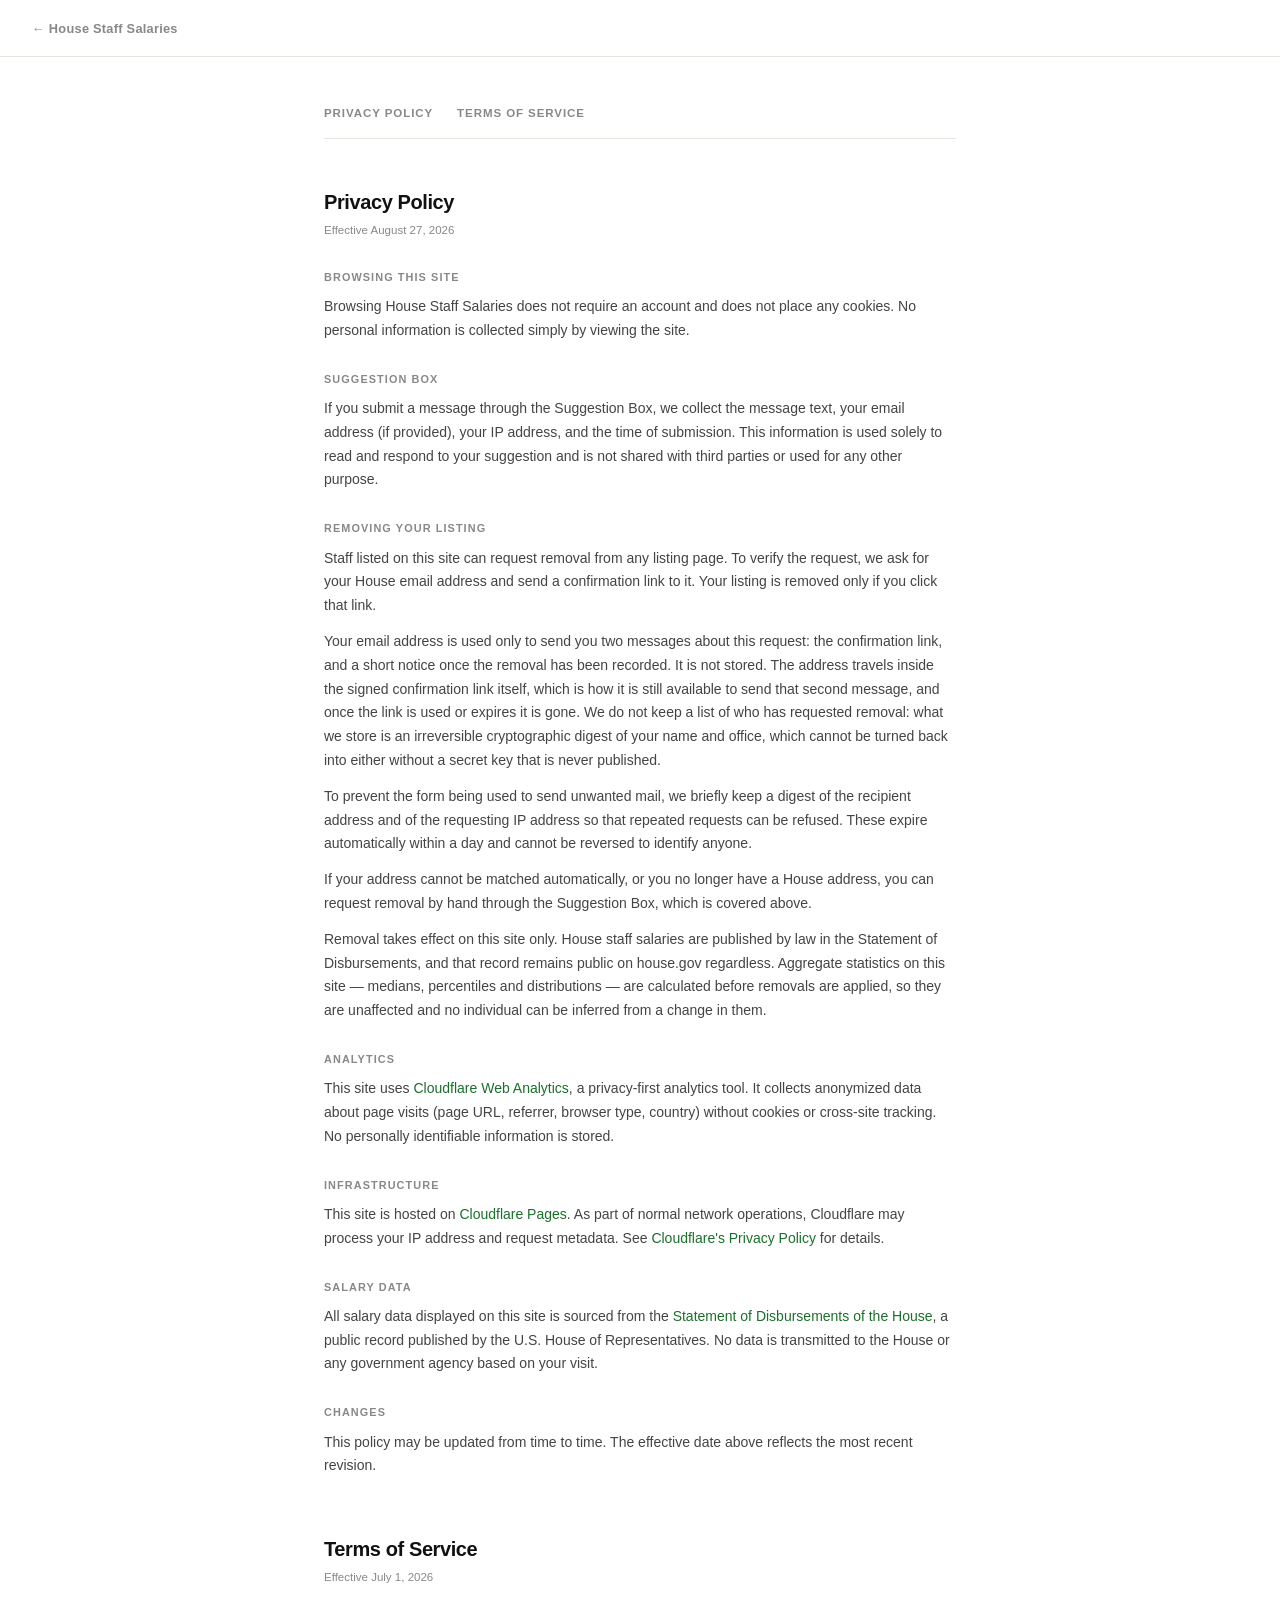
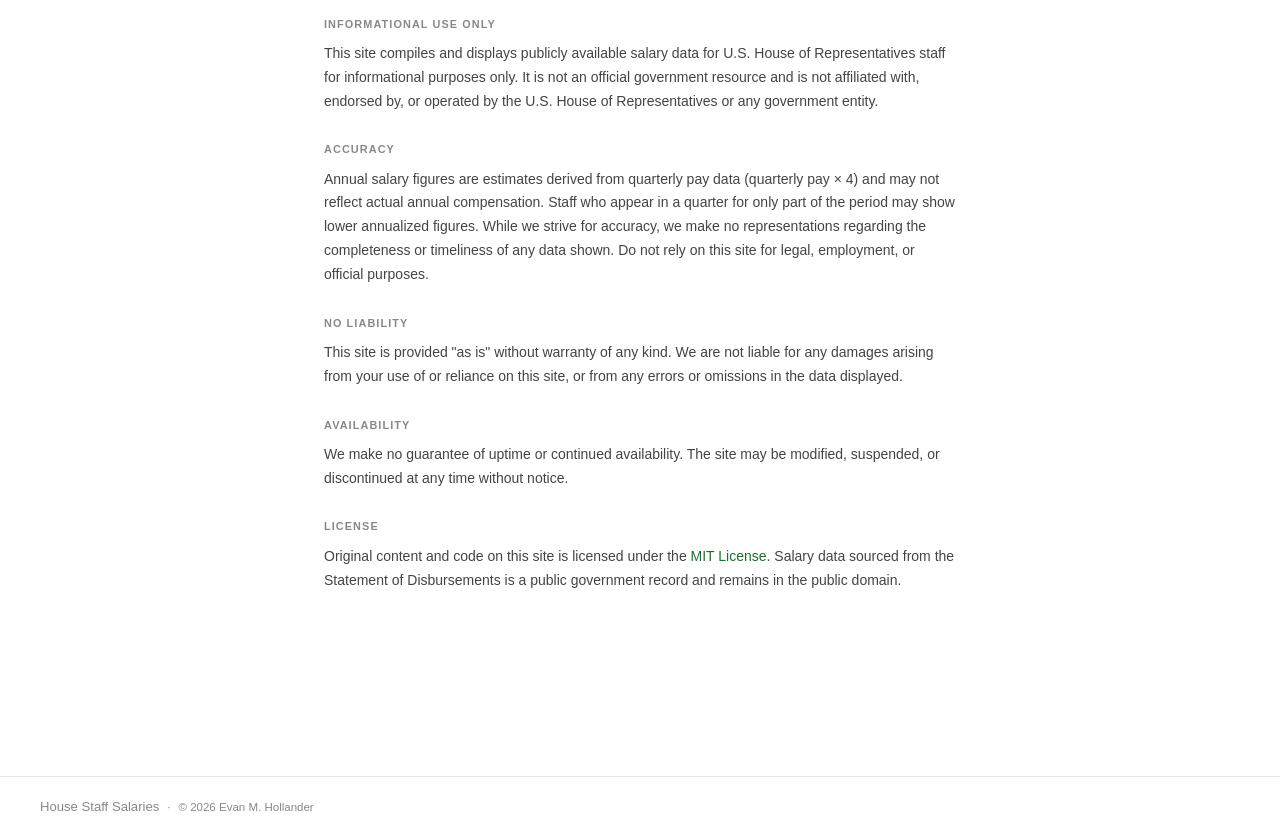
==== commit 7364536d: "Wear the wordmark in the footer, and finish the footer selection rules The footer said "House Staff " ====
--- a/legal.html
+++ b/legal.html
@@ -8,7 +8,7 @@
   <link rel="icon" href="favicon.ico" sizes="any" />
   <link rel="icon" type="image/svg+xml" href="favicon.svg" />
   <link rel="apple-touch-icon" href="favicon.png" />
-  <link rel="stylesheet" href="styles.css?v=20260827c" />
+  <link rel="stylesheet" href="styles.css?v=20261018e" />
   <style>
     .legal-header {
       border-bottom: 1px solid var(--line);
--- a/styles.css
+++ b/styles.css
@@ -1,16 +1,32 @@
 @font-face {
-  font-family: "Inter";
-  src: url('https://cdn.evanhollander.org/fonts/InterVariableVF.woff2') format('woff2-variations'),
-       url('https://cdn.evanhollander.org/fonts/InterVariableVF.woff2') format('woff2');
+  font-family: "EMH Grotesk";
+  src: url('https://cdn.evanhollander.org/fonts/EMHGrotesk.woff2') format('woff2-variations'),
+       url('https://cdn.evanhollander.org/fonts/EMHGrotesk.woff2') format('woff2');
   font-weight: 100 900;
   font-style: normal;
   font-display: swap;
 }
 
+@font-face {
+  font-family: "EMH Mono";
+  src: url('https://cdn.evanhollander.org/fonts/EMHMono.woff2') format('woff2-variations'),
+       url('https://cdn.evanhollander.org/fonts/EMHMono.woff2') format('woff2');
+  font-weight: 300 700;
+  font-style: normal;
+  font-display: swap;
+}
+
 *, *::before, *::after { box-sizing: border-box; margin: 0; padding: 0; }
 button, input, select, textarea { font-family: inherit; font-size: inherit; }
 
 :root {
+  /* A wash of the accent, not a slab of it. Mixed from --accent itself so it
+     cannot drift from the brand green. */
+  --selection: color-mix(in srgb, var(--accent) 25%, transparent);
+
+  --font-sans: "EMH Grotesk", -apple-system, BlinkMacSystemFont, sans-serif;
+  --font-mono: "EMH Mono", ui-monospace, SFMono-Regular, Menlo, monospace;
+
   --bg:     #ffffff;
   --bg2:    #f7f6f3;
   --bg3:    #eeece8;
@@ -25,12 +41,86 @@
 
 html { font-size: 16px; }
 body {
-  font-family: "Inter", -apple-system, BlinkMacSystemFont, sans-serif;
+  font-family: var(--font-sans);
   background: var(--bg);
   color: var(--text);
   line-height: 1.5;
   font-variant-numeric: tabular-nums;
 }
+
+/* ── Selection ────────────────────────────────────────────────────────────
+   Chrome is not content. Dragging across the hero, a filter bar, or a button
+   only ever leaves half the page highlighted, so selection is off by default
+   and the data opt back in: names, offices, titles, and every figure, which
+   are the things people actually copy out of this site.
+
+   user-select inherits, so each rule below covers its whole subtree and no
+   specificity contest arises. Both the prefixed and unprefixed properties are
+   set because Safari only dropped the prefix in 17.
+
+   Form fields are listed explicitly: inheriting none from an ancestor stops
+   selection inside an <input> in Safari, which would break the salary what-if
+   field and both search boxes. */
+body { -webkit-user-select: none; user-select: none; }
+
+.td-name, .td-office, .td-title,
+.person-link, .office-link, .title-link,
+.emp-comp-title-link, .ed-comp-result-title,
+.emp-detail-name, .emp-detail-meta, .emp-detail-comp-who,
+.office-name-text, .office-count, .office-range,
+.office-detail-member-name, .office-detail-member-meta,
+.office-detail-val, .office-total-payroll,
+.office-staff-name, .office-staff-title, .office-staff-amt,
+.range-card-title, .range-card-count, .range-trio-val,
+.range-bar-label-val, .range-min-max-val,
+.range-staff-name, .range-staff-office, .range-staff-amt,
+.pos-row-name, .pos-row-count, .pos-row-median,
+.type-val, .ed-tenure-val, .type-label-sub,
+#table-info, .site-footer,
+.hero-stat-num:not(.quarter-nav),
+.money,
+/* legal.html shares this stylesheet, and a privacy policy nobody can copy
+   is not a privacy policy. */
+.legal-content {
+  -webkit-user-select: text; user-select: text;
+}
+
+/* A search field should not highlight when someone drags across the page,
+   but its own text has to stay selectable once they are actually in it.
+   Clicking an input focuses it before any drag begins, so keying the rule
+   to :focus gives both. */
+input, textarea { -webkit-user-select: none; user-select: none; }
+input:focus, textarea:focus { -webkit-user-select: text; user-select: text; }
+
+/* Chips and glyphs sit inside those selectable cells but are not part of the
+   value. Excluding them keeps a copied salary as the amount alone, without
+   the over-cap warning, the edit pencil, or a row chevron riding along. */
+.badge, .party-badge, .cap-warn, .ed-salary-pencil,
+.emp-row-chevron, .office-chevron, .sort-icon,
+.wordmark, .site-footer-sep, .footer-profile-wrap, img {
+  -webkit-user-select: none; user-select: none;
+}
+
+/* Chart furniture is chrome: axis ticks, series labels, and the value above
+   a bar all describe the drawing rather than being data to lift out of it.
+   The .money ticks need the extra specificity to lose to this.
+   The slope annotation is the exception. "+$1.4k / yr trend" is a finding,
+   and it reads as one only with its unit, so the whole string selects. */
+svg text, svg tspan, svg text.money, svg tspan.money {
+  -webkit-user-select: none; user-select: none;
+}
+svg text.chart-annot, svg text.chart-annot tspan {
+  -webkit-user-select: text; user-select: text;
+}
+
+/* background-color, not the background shorthand: ::selection only honours a
+   short list of properties, and the shorthand is not on it, so engines are
+   free to drop it and paint their own highlight instead. That is what made
+   the first attempt come out a colour that was not the accent at all.
+   No colour override either. A translucent wash lets each thing underneath
+   keep its own ink, the way a native highlight does. */
+::selection { background-color: var(--selection); }
+::-moz-selection { background-color: var(--selection); }
 
 /* ── Loading screen ── */
 .loading-screen {
@@ -84,7 +174,12 @@
   color: var(--ink);
   margin-bottom: 12px;
 }
-.hero-title span { color: var(--accent); }
+/* The wordmark, worn at two sizes: full in the header, shrunk into the
+   footer. Only the type scale differs. .logo-mark and .logo-mark-img are
+   measured entirely in em, so the mark follows the type down on its own and
+   needs no second set of numbers. */
+.wordmark { font-weight: 800; letter-spacing: -.03em; color: var(--ink); }
+.wordmark .wordmark-accent { color: var(--accent); }
 
 /* Logo mark: logo-mark.svg is favicon.svg with its viewBox extended way
    down (0 0 210 400 instead of 0 0 210 210) so the image itself contains
@@ -371,7 +466,9 @@
 .type-filter-btn[aria-pressed="true"] { background: var(--accent); border-color: var(--accent); color: #fff; }
 #inflation-toggle[aria-pressed="true"]:hover { border-color: var(--accent); color: #fff; }
 .filter-row-divider { width: 1px; height: 18px; background: var(--line); margin: 0 4px; }
-.inflation-note { font-size: .72rem; color: var(--ink3); font-style: italic; }
+/* Not italic: no EMH face ships one, so this was a browser-sheared roman.
+   Weight is the system's substitute for emphasis. */
+.inflation-note { font-size: .72rem; color: var(--ink3); font-weight: 500; }
 
 .range-staff-list { margin-top: 18px; border-top: 1px solid var(--line); padding-top: 14px; }
 .range-staff-heading { font-size: .65rem; font-weight: 700; letter-spacing: .1em; text-transform: uppercase; color: var(--ink3); margin-bottom: 8px; }
@@ -553,9 +650,22 @@
 .emp-row-chevron.open { transform: rotate(90deg); }
 .emp-detail-row { cursor: default; }
 .emp-detail-row:hover td { background: none; }
-.td-office { font-size: .75rem; color: var(--ink3); max-width: 200px; overflow: hidden; text-overflow: ellipsis; white-space: nowrap; }
+.td-office { font-size: .75rem; color: var(--ink3); max-width: 200px; overflow: hidden; white-space: nowrap; }
+/* The ellipsis has to live on the name, not on the cell. .with-party-badge is
+   inline-flex, which makes it an atomic inline, so the cell's own
+   text-overflow could never reach inside it: the whole box simply overran the
+   200px cap and overflow: hidden sliced it, taking a bite out of the trailing
+   party badge. Same split the office list already uses, where the name
+   ellipsises and the badge keeps its full width beside it. */
+.td-office .with-party-badge { max-width: 100%; }
+.td-office-text { overflow: hidden; text-overflow: ellipsis; white-space: nowrap; min-width: 0; }
 .td-title { font-size: .78rem; color: var(--ink2); }
-.td-amt { font-weight: 800; color: var(--ink); }
+/* Right-aligned so the figures line up on their own edge. Left-aligned, a
+   row carrying the over-cap warning pushed its amount sideways and broke
+   the column. tabular-nums is already on globally and only pays off here. */
+.td-amt { font-weight: 800; color: var(--ink); text-align: right; }
+/* Header follows the column, but keeps its own weight and colour. */
+th[data-sort="annual_equiv"] { text-align: right; }
 
 .badge {
   display: inline-block;
@@ -631,7 +741,7 @@
 .office-list { display: flex; flex-direction: column; }
 .office-row {
   display: grid;
-  grid-template-columns: 1fr 96px 72px 116px 16px;
+  grid-template-columns: 1fr 96px 72px minmax(116px, max-content) 16px;
   align-items: center;
   gap: 12px;
   padding: 11px 0;
@@ -650,7 +760,13 @@
 .office-count { font-size: .75rem; color: var(--ink3); white-space: nowrap; display: flex; justify-content: flex-end; }
 .office-count-num { text-align: right; min-width: 2.2ch; }
 .office-count-label { flex-shrink: 0; }
-/* range: fixed width, right-aligned */
+/* range: right-aligned, on a track that grows past its 116px floor rather
+   than letting the cell overflow. Sorting by tenure puts "3.5 yrs MEDIAN
+   TENURE" in here, roughly 165px of nowrap text, and a grid item never
+   shrinks below its own min-content width. So a fixed 116px track did not
+   contain it: the cell spilled rightward across the gap and printed on top
+   of the chevron. minmax() sizes the track to the widest cell instead, and
+   every row still shares one right edge. */
 .office-range { font-size: .88rem; font-weight: 700; color: var(--ink); white-space: nowrap; text-align: right; }
 .office-range-sep { color: var(--ink3); font-weight: 400; margin: 0 2px; }
 .office-range-tag { color: var(--ink3); font-weight: 400; font-size: .72rem; margin-left: 5px; text-transform: uppercase; letter-spacing: .02em; }
@@ -671,6 +787,40 @@
 .office-staff-name { font-weight: 700; color: var(--ink); }
 .office-staff-title { color: var(--ink3); font-size: .78rem; }
 .office-staff-amt { font-weight: 800; color: var(--ink); text-align: right; white-space: nowrap; }
+
+/* ── Dollar figures ───────────────────────────────────────────────────────
+   Currency only. Not staff counts, not tenure in years, not quarter labels,
+   not the labels sitting beside any of them. Carried by an explicit class
+   rather than by restyling the amount classes, because several of those are
+   shared: .hero-stat-num also sets the staff count and the quarter nav, and
+   .office-range holds "3.5 yrs" when the list is sorted by tenure.
+
+   weight 700 is stated because EMH Mono stops there. Most of these sites are
+   800, and leaving 800 in place would have the browser synthesize a weight
+   the face does not have, which is the failure this type system exists to
+   avoid.
+
+   font-size-adjust does the optical correction without touching a single
+   font-size. Mono's x-height is 0.525 em against Grotesk's 0.546, so matched
+   font-size sets visibly smaller; pinning the ratio to Grotesk's own value
+   scales Mono up by the 1.040 that closes the gap, at whatever size each
+   call site happens to declare. It is inherited, but it is a no-op on any
+   Grotesk child, since that is Grotesk's own ratio.
+
+   This rule sits after every amount class it overrides. It matches them on
+   equal specificity, so source order is what decides it. */
+.money {
+  font-family: var(--font-mono);
+  font-weight: 700;
+  font-size-adjust: 0.546;
+  letter-spacing: normal;
+}
+/* Chart labels are small, grey and set no weight of their own, so they were
+   rendering at 400 before this. .money's 700 made them shout over the plot
+   they annotate. Currency in SVG keeps the face and goes back to regular. */
+text.money, tspan.money { font-weight: 400; }
+/* The tag is a label, so it stays in Grotesk even inside a .money cell. */
+.office-range-tag { font-family: var(--font-sans); }
 .office-staff-more { font-size: .75rem; color: var(--ink3); padding-top: 8px; }
 .office-detail-empty { font-size: .82rem; color: var(--ink3); }
 
@@ -698,7 +848,12 @@
   display: inline-flex; align-items: baseline; gap: 6px;
 }
 .emp-detail-salary:hover, .emp-detail-salary:focus-visible { border-color: var(--accent); }
-.ed-salary-pencil { font-size: .95rem; color: var(--ink3); transform: scaleX(-1); display: inline-block; }
+.ed-salary-pencil { font-size: .95rem; color: var(--ink3); display: inline-flex; align-items: center; }
+/* Sized in em, so both marks track whatever text they sit in. The warning
+   rides a little larger than its 0.68rem chip text, which otherwise leaves
+   the triangle too small to read as one. */
+.icon { width: 1em; height: 1em; flex-shrink: 0; }
+.cap-warn .icon-warn { width: 1.2em; height: 1.2em; }
 .emp-detail-salary:hover .ed-salary-pencil { color: var(--accent); }
 .emp-detail-salary-sub { font-size: .75rem; color: var(--ink3); margin-bottom: 14px; }
 .ed-salary-input-wrap {
@@ -861,6 +1016,7 @@
 .cap-warn {
   display: inline-flex;
   align-items: center;
+  justify-content: center;
   gap: 4px;
   font-size: .68rem;
   font-weight: 700;
@@ -995,7 +1151,10 @@
   display: flex; align-items: center; flex-wrap: wrap; gap: 6px 0;
   font-size: .72rem; color: var(--ink3);
 }
-.site-footer-brand { font-weight: 700; color: var(--ink2); }
+.site-footer-brand { font-size: .82rem; }
+/* The reveal is a header moment. A second copy of it playing in the footer,
+   usually below the fold, is animation nobody asked to watch. */
+.site-footer-brand .logo-mark-img { animation: none; }
 .site-footer-sep { margin: 0 8px; }
 .site-footer-copy { color: var(--ink3); }
 .site-footer-link { color: var(--ink3); text-decoration: none; }
